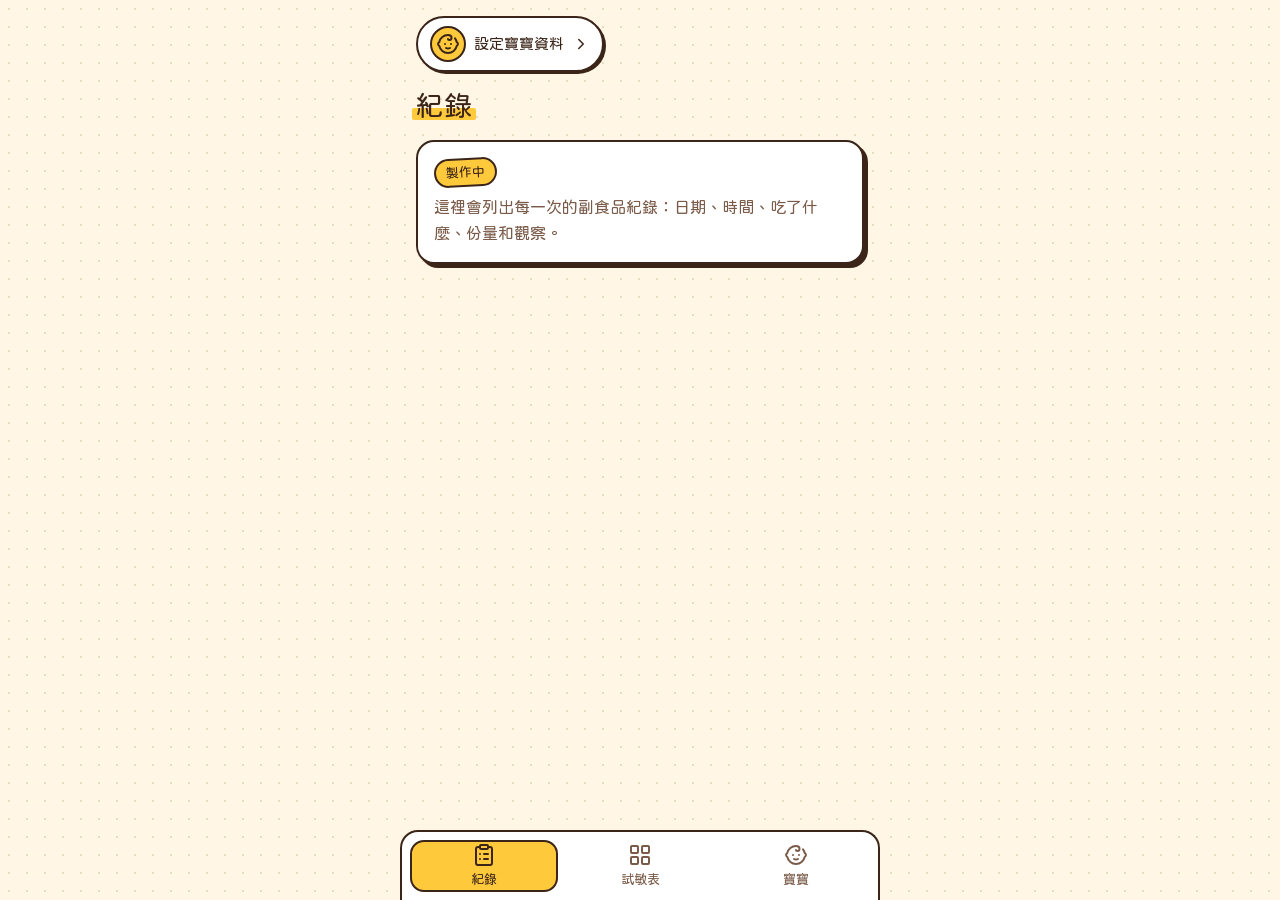
==== index.html @ f9c10563 "網站骨架：三個頁面、共用樣式、底部分頁列 - index / table / baby.html 三頁，頁首「設定寶寶資料」提示 - css/style.css：貼紙手帳風設計 token 與元件 -" ====
<!doctype html>
<html lang="zh-Hant-TW">
<head>
  <meta charset="utf-8">
  <meta name="viewport" content="width=device-width, initial-scale=1, viewport-fit=cover">
  <meta name="theme-color" content="#FFF6E5">
  <title>紀錄｜babyfoodie</title>
  <link rel="preconnect" href="https://fonts.googleapis.com">
  <link rel="preconnect" href="https://fonts.gstatic.com" crossorigin>
  <link rel="stylesheet" href="https://fonts.googleapis.com/css2?family=Huninn&display=swap">
  <link rel="stylesheet" href="css/style.css">
</head>
<body>
  <a class="skip-link" href="#main">跳到主要內容</a>
  <div class="app">
    <header class="baby-header">
      <a class="baby-setup" href="baby.html">
        <span class="baby-setup__avatar"><svg class="icon" aria-hidden="true"><use href="assets/icons.svg#baby"/></svg></span>
        <span class="baby-setup__text">設定寶寶資料</span>
        <svg class="icon icon--sm" aria-hidden="true"><use href="assets/icons.svg#chevron-right"/></svg>
      </a>
    </header>
    <main id="main" class="page" tabindex="-1">
      <h1 class="page-title">紀錄</h1>
      <section class="card placeholder">
        <span class="sticker">製作中</span>
        <p>這裡會列出每一次的副食品紀錄：日期、時間、吃了什麼、份量和觀察。</p>
      </section>
    </main>
  </div>
  <nav class="tabbar" aria-label="主要頁面">
    <a class="tabbar__tab" href="index.html" aria-current="page">
      <svg class="icon" aria-hidden="true"><use href="assets/icons.svg#list"/></svg>
      <span>紀錄</span>
    </a>
    <a class="tabbar__tab" href="table.html">
      <svg class="icon" aria-hidden="true"><use href="assets/icons.svg#grid"/></svg>
      <span>試敏表</span>
    </a>
    <a class="tabbar__tab" href="baby.html">
      <svg class="icon" aria-hidden="true"><use href="assets/icons.svg#baby"/></svg>
      <span>寶寶</span>
    </a>
  </nav>
</body>
</html>
---- css/style.css ----
/* ===== Tokens ===== */
:root {
  --color-paper: #FFF6E5;
  --color-card: #FFFFFF;
  --color-ink: #3B2418;
  --color-ink-soft: #7A5A48;
  --color-orange: #FF8A4C;
  --color-mustard: #FFC93C;
  --color-green: #8FD17F;
  --color-tomato: #FF6B61;
  --color-dot: #EADBC0;

  --font-body: "Huninn", "PingFang TC", "Noto Sans TC", "Microsoft JhengHei", sans-serif;

  --border-thin: 2px;
  --border-thick: 2.5px;

  --radius-sm: 12px;
  --radius-md: 14px;
  --radius-lg: 18px;
  --radius-pill: 999px;

  --shadow-sm: 2px 2px 0 var(--color-ink);
  --shadow-lg: 4px 4px 0 var(--color-ink);

  --space-1: 4px;
  --space-2: 8px;
  --space-3: 12px;
  --space-4: 16px;
  --space-5: 24px;
  --space-6: 32px;

  --motion-duration: .12s;
  --motion-easing: ease-out;

  --app-max-width: 480px;
  --tabbar-height: 68px;

  --z-tabbar: 10;
  --z-skip-link: 100;
}

/* ===== Base ===== */
*, *::before, *::after {
  box-sizing: border-box;
}

html {
  color-scheme: light;
  scroll-padding-bottom: calc(var(--tabbar-height) + env(safe-area-inset-bottom) + var(--space-4));
}

body {
  margin: 0;
  min-height: 100dvh;
  background-color: var(--color-paper);
  background-image: radial-gradient(var(--color-dot) 1.3px, transparent 1.3px);
  background-size: 18px 18px;
  color: var(--color-ink);
  font-family: var(--font-body);
  font-size: 16px;
  line-height: 1.6;
  -webkit-text-size-adjust: 100%;
}

h1, h2, h3 {
  font-weight: 400;
  text-wrap: balance;
}

a, button {
  touch-action: manipulation;
  -webkit-tap-highlight-color: transparent;
}

a:focus-visible, button:focus-visible {
  outline: 3px solid var(--color-ink);
  outline-offset: 2px;
}

/* ===== Skip link ===== */
.skip-link {
  position: fixed;
  top: var(--space-2);
  left: var(--space-2);
  z-index: var(--z-skip-link);
  display: flex;
  align-items: center;
  min-height: 44px;
  padding: var(--space-2) var(--space-4);
  border-radius: var(--radius-pill);
  background: var(--color-ink);
  color: var(--color-paper);
  text-decoration: none;
  opacity: 0;
  transform: translateY(-150%);
}

.skip-link:focus {
  opacity: 1;
  transform: translateY(0);
}

/* ===== App shell ===== */
.app {
  max-width: var(--app-max-width);
  margin-inline: auto;
  padding-top: calc(var(--space-4) + env(safe-area-inset-top));
  padding-left: calc(var(--space-4) + env(safe-area-inset-left));
  padding-right: calc(var(--space-4) + env(safe-area-inset-right));
  padding-bottom: calc(var(--tabbar-height) + env(safe-area-inset-bottom) + var(--space-4));
}

/* ===== Baby header ===== */
.baby-header {
  margin-bottom: var(--space-4);
}

.baby-setup {
  display: inline-flex;
  align-items: center;
  gap: var(--space-2);
  min-height: 44px;
  padding: var(--space-2) var(--space-3);
  border: var(--border-thick) solid var(--color-ink);
  border-radius: var(--radius-pill);
  background: var(--color-card);
  box-shadow: var(--shadow-sm);
  color: var(--color-ink);
  font-size: 15px;
  text-decoration: none;
}

a.baby-setup {
  transition: transform var(--motion-duration) var(--motion-easing);
}

.baby-setup__avatar {
  display: inline-flex;
  align-items: center;
  justify-content: center;
  flex-shrink: 0;
  width: 36px;
  height: 36px;
  border: var(--border-thin) solid var(--color-ink);
  border-radius: 50%;
  background: var(--color-mustard);
}

@media (hover: hover) {
  a.baby-setup:hover {
    transform: translate(-1px, -1px);
  }
}

a.baby-setup:active {
  transform: translate(2px, 2px);
  box-shadow: 0 0 0 var(--color-ink);
}

/* ===== Page title ===== */
.page-title {
  position: relative;
  z-index: 0;
  display: inline-block;
  margin: 0 0 var(--space-4);
  font-size: 28px;
  font-weight: 400;
  line-height: 1.3;
}

.page-title::after {
  content: "";
  position: absolute;
  z-index: -1;
  left: -4px;
  right: -4px;
  bottom: 4px;
  height: 12px;
  border-radius: 2px;
  background: var(--color-mustard);
}

/* ===== Card ===== */
.card {
  background: var(--color-card);
  border: var(--border-thick) solid var(--color-ink);
  border-radius: var(--radius-lg);
  box-shadow: var(--shadow-lg);
  padding: var(--space-4);
}

.placeholder p {
  margin: var(--space-2) 0 0;
  color: var(--color-ink-soft);
}

/* ===== Sticker ===== */
.sticker {
  display: inline-block;
  padding: 2px 10px;
  border: var(--border-thin) solid var(--color-ink);
  border-radius: var(--radius-pill);
  background: var(--color-mustard);
  color: var(--color-ink);
  font-size: 13px;
  transform: rotate(-3deg);
}

/* ===== Tab bar ===== */
.tabbar {
  position: fixed;
  left: 0;
  right: 0;
  bottom: 0;
  margin-inline: auto;
  width: 100%;
  max-width: var(--app-max-width);
  display: grid;
  grid-template-columns: repeat(3, 1fr);
  gap: var(--space-2);
  background: var(--color-card);
  border-top: var(--border-thick) solid var(--color-ink);
  padding: var(--space-2) var(--space-2) calc(var(--space-2) + env(safe-area-inset-bottom));
  z-index: var(--z-tabbar);
}

@media (min-width: 481px) {
  .tabbar {
    border-left: var(--border-thick) solid var(--color-ink);
    border-right: var(--border-thick) solid var(--color-ink);
    border-top-left-radius: var(--radius-lg);
    border-top-right-radius: var(--radius-lg);
  }
}

.tabbar__tab {
  display: flex;
  flex-direction: column;
  align-items: center;
  justify-content: center;
  gap: 2px;
  min-height: 52px;
  border: var(--border-thin) solid transparent;
  border-radius: var(--radius-md);
  color: var(--color-ink-soft);
  font-size: 13px;
  text-decoration: none;
  transition: transform var(--motion-duration) var(--motion-easing);
}

.tabbar__tab[aria-current="page"] {
  background: var(--color-mustard);
  border-color: var(--color-ink);
  color: var(--color-ink);
}

@media (hover: hover) {
  .tabbar__tab:not([aria-current="page"]):hover {
    background: var(--color-paper);
    color: var(--color-ink);
  }
}

.tabbar__tab:active {
  transform: scale(.96);
}

/* ===== Icons ===== */
.icon {
  width: 24px;
  height: 24px;
  fill: none;
  stroke: currentColor;
  stroke-width: 2;
  stroke-linecap: round;
  stroke-linejoin: round;
}

.icon--sm {
  width: 18px;
  height: 18px;
}

/* ===== Utilities ===== */
.sr-only {
  position: absolute;
  width: 1px;
  height: 1px;
  padding: 0;
  margin: -1px;
  overflow: hidden;
  clip: rect(0, 0, 0, 0);
  white-space: nowrap;
  border: 0;
}

/* ===== View transitions ===== */
@view-transition {
  navigation: auto;
}

.baby-header {
  view-transition-name: baby-header;
}

.tabbar {
  view-transition-name: tabbar;
}

/* ===== Reduced motion ===== */
@media (prefers-reduced-motion: reduce) {
  a.baby-setup,
  .tabbar__tab {
    transition: none !important;
  }

  @view-transition {
    navigation: none;
  }
}
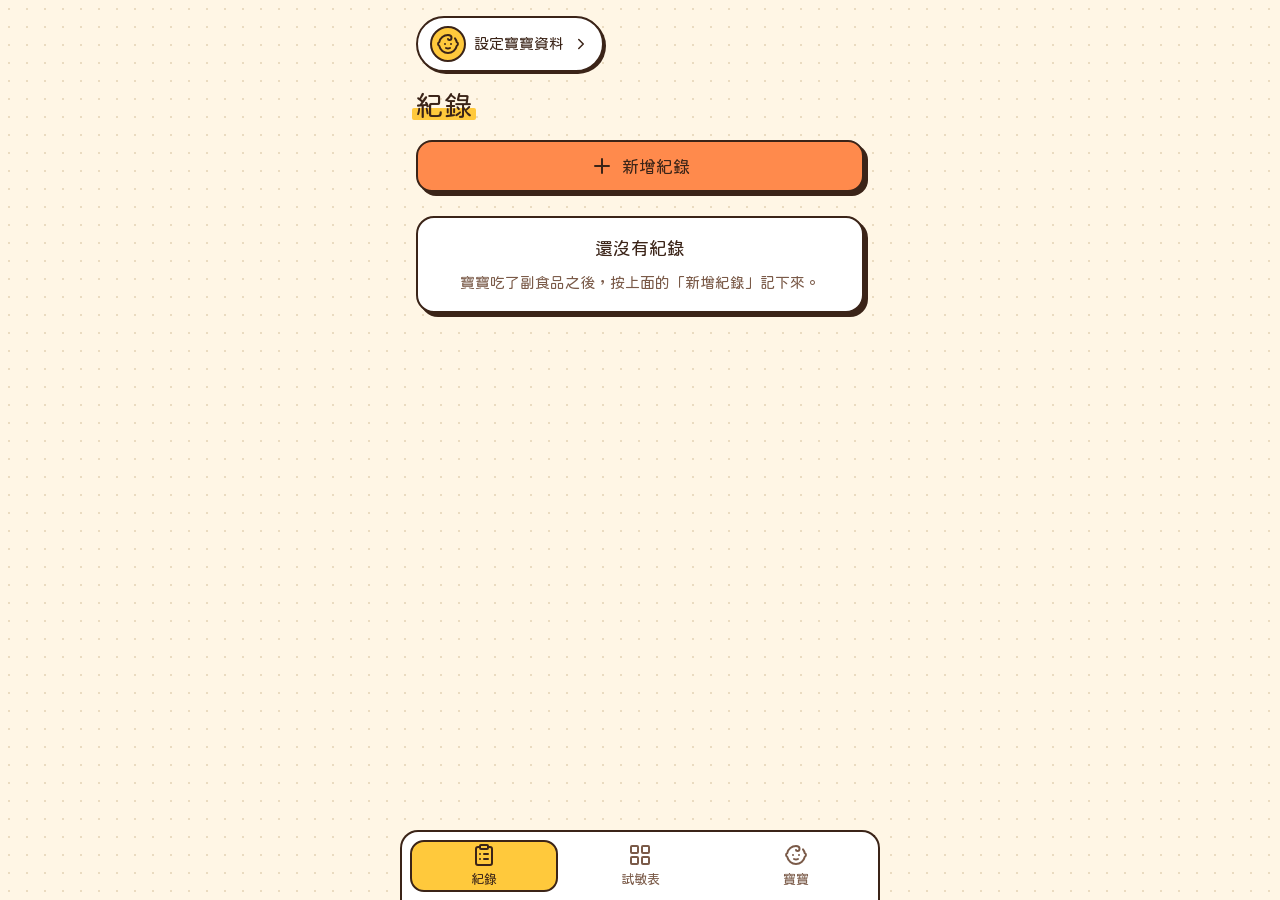
==== commit 3aac4454: "紀錄頁：依日期分組的列表、獨立填寫頁新增修改刪除 - record.html + js/record-form.js：常用食材＋搜尋挑食材（可新增自訂食材）、   驗證、有反應時詢問標記、刪除確認、未" ====
--- a/index.html
+++ b/index.html
@@ -9,6 +9,8 @@
   <link rel="preconnect" href="https://fonts.gstatic.com" crossorigin>
   <link rel="stylesheet" href="https://fonts.googleapis.com/css2?family=Huninn&display=swap">
   <link rel="stylesheet" href="css/style.css">
+  <script src="js/core.js"></script>
+  <script src="js/record-list.js"></script>
 </head>
 <body>
   <a class="skip-link" href="#main">跳到主要內容</a>
@@ -20,12 +22,13 @@
         <svg class="icon icon--sm" aria-hidden="true"><use href="assets/icons.svg#chevron-right"/></svg>
       </a>
     </header>
+    <script>babyfoodie.renderBabyHeader(document.querySelector('.baby-header'), { link: true });</script>
     <main id="main" class="page" tabindex="-1">
       <h1 class="page-title">紀錄</h1>
-      <section class="card placeholder">
-        <span class="sticker">製作中</span>
-        <p>這裡會列出每一次的副食品紀錄：日期、時間、吃了什麼、份量和觀察。</p>
-      </section>
+      <a class="button button--primary" href="record.html"><svg class="icon" aria-hidden="true"><use href="assets/icons.svg#plus"/></svg>新增紀錄</a>
+      <p class="toast" id="flash" role="status" aria-live="polite"></p>
+      <div class="record-list" id="record-list"></div>
+      <script>babyfoodie.renderRecordList(document.getElementById('record-list'));</script>
     </main>
   </div>
   <nav class="tabbar" aria-label="主要頁面">
--- a/css/style.css
+++ b/css/style.css
@@ -8,6 +8,7 @@
   --color-mustard: #FFC93C;
   --color-green: #8FD17F;
   --color-tomato: #FF6B61;
+  --color-peach: #FFD9B8;
   --color-dot: #EADBC0;
 
   --font-body: "Huninn", "PingFang TC", "Noto Sans TC", "Microsoft JhengHei", sans-serif;
@@ -76,6 +77,10 @@
 a:focus-visible, button:focus-visible {
   outline: 3px solid var(--color-ink);
   outline-offset: 2px;
+}
+
+[hidden] {
+  display: none !important;
 }
 
 /* ===== Skip link ===== */
@@ -155,6 +160,71 @@
 
 a.baby-setup:active {
   transform: translate(2px, 2px);
+  box-shadow: 0 0 0 var(--color-ink);
+}
+
+/* ===== Baby card ===== */
+.baby-card {
+  display: flex;
+  align-items: center;
+  gap: var(--space-3);
+  min-height: 44px;
+  color: var(--color-ink);
+  text-decoration: none;
+}
+
+a.baby-card {
+  transition: transform var(--motion-duration) var(--motion-easing);
+}
+
+.baby-card__avatar {
+  display: inline-flex;
+  align-items: center;
+  justify-content: center;
+  flex-shrink: 0;
+  width: 54px;
+  height: 54px;
+  border: var(--border-thick) solid var(--color-ink);
+  border-radius: 50%;
+  background: var(--color-mustard);
+  box-shadow: var(--shadow-sm);
+}
+
+.baby-card__body {
+  display: flex;
+  flex-direction: column;
+  align-items: flex-start;
+  min-width: 0;
+}
+
+.baby-card__name {
+  font-size: 23px;
+  overflow-wrap: anywhere;
+}
+
+.baby-card__age {
+  margin-top: 2px;
+  padding: 2px 10px;
+  border: var(--border-thin) solid var(--color-ink);
+  border-radius: var(--radius-pill);
+  background: var(--color-mustard);
+  color: var(--color-ink);
+  font-size: 13px;
+  font-variant-numeric: tabular-nums;
+  transform: rotate(-3deg);
+}
+
+@media (hover: hover) {
+  a.baby-card:hover {
+    transform: translate(-1px, -1px);
+  }
+}
+
+a.baby-card:active {
+  transform: translate(2px, 2px);
+}
+
+a.baby-card:active .baby-card__avatar {
   box-shadow: 0 0 0 var(--color-ink);
 }
 
@@ -182,7 +252,8 @@
 }
 
 /* ===== Card ===== */
-.card {
+.card,
+.record-card {
   background: var(--color-card);
   border: var(--border-thick) solid var(--color-ink);
   border-radius: var(--radius-lg);
@@ -193,6 +264,112 @@
 .placeholder p {
   margin: var(--space-2) 0 0;
   color: var(--color-ink-soft);
+}
+
+/* ===== Form ===== */
+.form {
+  display: flex;
+  flex-direction: column;
+  gap: var(--space-4);
+}
+
+.field {
+  display: flex;
+  flex-direction: column;
+  gap: var(--space-2);
+}
+
+.field__label {
+  font-size: 15px;
+  color: var(--color-ink);
+}
+
+.field__input {
+  min-height: 48px;
+  width: 100%;
+  padding: 0 var(--space-3);
+  border: var(--border-thin) solid var(--color-ink);
+  border-radius: var(--radius-sm);
+  background: var(--color-card);
+  color: var(--color-ink);
+  font-family: inherit;
+  font-size: 16px;
+}
+
+.field__input::placeholder {
+  color: var(--color-ink-soft);
+}
+
+.field__input:focus-visible {
+  outline: 3px solid var(--color-ink);
+  outline-offset: 2px;
+}
+
+.field__input[type="date"] {
+  -webkit-appearance: none;
+  appearance: none;
+  display: flex;
+  align-items: center;
+  min-height: 48px;
+}
+
+.field__input::-webkit-date-and-time-value {
+  text-align: left;
+}
+
+.field__input[aria-invalid="true"] {
+  border-width: var(--border-thick);
+  border-color: var(--color-tomato);
+}
+
+.field__error {
+  margin: 0;
+  padding: var(--space-1) var(--space-3);
+  border-left: var(--border-thick) solid var(--color-tomato);
+  color: var(--color-ink);
+  font-size: 14px;
+}
+
+.form__status {
+  margin: 0;
+  min-height: 24px;
+  color: var(--color-ink);
+  font-size: 15px;
+}
+
+/* ===== Button ===== */
+.button {
+  display: inline-flex;
+  align-items: center;
+  justify-content: center;
+  gap: var(--space-2);
+  width: 100%;
+  min-height: 52px;
+  border: 0;
+  font-family: inherit;
+  font-size: 17px;
+  text-decoration: none;
+  cursor: pointer;
+  transition: transform var(--motion-duration) var(--motion-easing);
+}
+
+.button--primary {
+  border: var(--border-thick) solid var(--color-ink);
+  border-radius: 16px;
+  background: var(--color-orange);
+  box-shadow: var(--shadow-lg);
+  color: var(--color-ink);
+}
+
+@media (hover: hover) {
+  .button--primary:hover {
+    transform: translate(-1px, -1px);
+  }
+}
+
+.button--primary:active {
+  transform: translate(3px, 3px);
+  box-shadow: 1px 1px 0 var(--color-ink);
 }
 
 /* ===== Sticker ===== */
@@ -282,6 +459,11 @@
   height: 18px;
 }
 
+.icon--xs {
+  width: 14px;
+  height: 14px;
+}
+
 /* ===== Utilities ===== */
 .sr-only {
   position: absolute;
@@ -308,11 +490,865 @@
   view-transition-name: tabbar;
 }
 
+/* ===== Legend ===== */
+.legend {
+  display: flex;
+  flex-wrap: wrap;
+  gap: var(--space-2) var(--space-4);
+  margin: 0 0 var(--space-4);
+  padding: 0;
+  list-style: none;
+  font-size: 14px;
+}
+
+.legend__item {
+  display: inline-flex;
+  align-items: center;
+  gap: var(--space-2);
+}
+
+.status-swatch {
+  display: inline-flex;
+  align-items: center;
+  justify-content: center;
+  flex-shrink: 0;
+  width: 20px;
+  height: 20px;
+  border: var(--border-thin) solid var(--color-ink);
+  border-radius: 6px;
+  color: var(--color-ink);
+}
+
+.status-swatch--untried {
+  background: var(--color-card);
+}
+
+.status-swatch--tried {
+  background: var(--color-green);
+}
+
+.status-swatch--reaction {
+  background: var(--color-tomato);
+}
+
+/* ===== Table error ===== */
+.table-error {
+  margin: 0 0 var(--space-4);
+  padding: var(--space-1) var(--space-3);
+  border-left: var(--border-thick) solid var(--color-tomato);
+  color: var(--color-ink);
+  font-size: 14px;
+}
+
+/* ===== Month jump ===== */
+.month-jump {
+  position: sticky;
+  top: 0;
+  margin: 0 0 var(--space-4);
+  padding-top: env(safe-area-inset-top);
+  background: var(--color-paper);
+  border-bottom: var(--border-thin) solid var(--color-ink);
+}
+
+.month-jump__list {
+  display: flex;
+  gap: var(--space-2);
+  margin: 0;
+  padding: var(--space-2);
+  list-style: none;
+  overflow-x: auto;
+}
+
+.month-jump__link {
+  display: inline-flex;
+  align-items: center;
+  justify-content: center;
+  min-height: 44px;
+  padding: var(--space-2) var(--space-3);
+  border: var(--border-thin) solid var(--color-ink);
+  border-radius: var(--radius-pill);
+  background: var(--color-card);
+  box-shadow: var(--shadow-sm);
+  color: var(--color-ink);
+  font-size: 14px;
+  text-decoration: none;
+  white-space: nowrap;
+  transition: transform var(--motion-duration) var(--motion-easing);
+}
+
+.month-jump__link--current {
+  background: var(--color-mustard);
+}
+
+@media (hover: hover) {
+  .month-jump__link:hover {
+    transform: translate(-1px, -1px);
+  }
+}
+
+.month-jump__link:active {
+  transform: translate(2px, 2px);
+  box-shadow: 0 0 0 var(--color-ink);
+}
+
+html {
+  scroll-behavior: smooth;
+}
+
+html:has(.month-jump) {
+  scroll-padding-top: calc(env(safe-area-inset-top) + 64px);
+}
+
+/* ===== Food table ===== */
+.food-table {
+  display: flex;
+  flex-direction: column;
+  gap: var(--space-6);
+}
+
+.month__title {
+  margin: 0 0 var(--space-3);
+  font-size: 21px;
+}
+
+.month--current {
+  padding: var(--space-4);
+  border: var(--border-thick) solid var(--color-ink);
+  border-radius: var(--radius-lg);
+  background: var(--color-mustard);
+  box-shadow: var(--shadow-lg);
+}
+
+.month--current .sticker {
+  background: var(--color-card);
+}
+
+.month__empty {
+  margin: 0;
+  color: var(--color-ink-soft);
+  font-size: 15px;
+}
+
+.food-grid {
+  display: flex;
+  flex-wrap: wrap;
+  gap: var(--space-2);
+  margin: 0;
+  padding: 0;
+  list-style: none;
+}
+
+/* ===== Food chip ===== */
+.food-chip,
+.pick-chip {
+  display: inline-flex;
+  align-items: center;
+  gap: 6px;
+  max-width: 100%;
+  min-height: 44px;
+  padding: 4px var(--space-3) 4px 7px;
+  border: var(--border-thin) solid var(--color-ink);
+  border-radius: var(--radius-sm);
+  background: var(--color-card);
+  box-shadow: var(--shadow-sm);
+  color: var(--color-ink);
+  font-family: inherit;
+  font-size: 15px;
+  cursor: pointer;
+  transition: transform var(--motion-duration) var(--motion-easing);
+}
+
+@media (hover: hover) {
+  .food-chip:hover,
+  .pick-chip:hover {
+    transform: translate(-1px, -1px);
+  }
+}
+
+.food-chip:active,
+.pick-chip:active {
+  transform: translate(2px, 2px);
+  box-shadow: 0 0 0 var(--color-ink);
+}
+
+.food-chip[data-status="tried"] {
+  background: var(--color-green);
+}
+
+.food-chip[data-status="reaction"] {
+  background: var(--color-tomato);
+}
+
+.food-chip__no,
+.pick-chip__no,
+.food-option__no {
+  display: inline-grid;
+  place-items: center;
+  flex-shrink: 0;
+  min-width: 22px;
+  height: 22px;
+  padding: 0 4px;
+  border: 1.5px solid var(--color-ink);
+  border-radius: var(--radius-pill);
+  background: var(--color-card);
+  color: var(--color-ink);
+  font-size: 12px;
+  font-variant-numeric: tabular-nums;
+}
+
+.food-chip__name,
+.pick-chip__name {
+  overflow-wrap: anywhere;
+}
+
+.food-chip__icon,
+.pick-chip__icon {
+  flex-shrink: 0;
+}
+
+/* ===== Status sheet ===== */
+.sheet {
+  position: fixed;
+  inset: auto 0 0;
+  width: min(100%, 480px);
+  max-width: min(100%, 480px);
+  max-height: 85dvh;
+  margin: auto auto 0;
+  padding: 0;
+  border: var(--border-thick) solid var(--color-ink);
+  border-bottom-width: 0;
+  border-top-left-radius: var(--radius-lg);
+  border-top-right-radius: var(--radius-lg);
+  background: var(--color-card);
+  color: var(--color-ink);
+  overflow: auto;
+  overscroll-behavior: contain;
+}
+
+.sheet::backdrop {
+  background: rgba(59, 36, 24, .45);
+  background: color-mix(in srgb, var(--color-ink) 45%, transparent);
+}
+
+@keyframes sheet-slide-up {
+  from {
+    transform: translateY(100%);
+  }
+
+  to {
+    transform: translateY(0);
+  }
+}
+
+.sheet[open] {
+  animation: sheet-slide-up .2s var(--motion-easing);
+}
+
+html:has(dialog[open]) {
+  overflow: hidden;
+}
+
+.sheet__form {
+  display: flex;
+  flex-direction: column;
+  gap: var(--space-4);
+  padding: var(--space-4) var(--space-4) calc(var(--space-4) + env(safe-area-inset-bottom));
+}
+
+.sheet__head {
+  display: flex;
+  align-items: center;
+  justify-content: space-between;
+  gap: var(--space-3);
+}
+
+.sheet__title {
+  margin: 0;
+  font-size: 20px;
+  overflow-wrap: anywhere;
+}
+
+.sheet__close {
+  display: inline-flex;
+  align-items: center;
+  justify-content: center;
+  flex-shrink: 0;
+  width: 44px;
+  height: 44px;
+  border: var(--border-thin) solid var(--color-ink);
+  border-radius: 50%;
+  background: var(--color-card);
+  box-shadow: var(--shadow-sm);
+  color: var(--color-ink);
+  cursor: pointer;
+  transition: transform var(--motion-duration) var(--motion-easing);
+}
+
+@media (hover: hover) {
+  .sheet__close:hover {
+    transform: translate(-1px, -1px);
+  }
+}
+
+.sheet__close:active {
+  transform: translate(2px, 2px);
+  box-shadow: 0 0 0 var(--color-ink);
+}
+
+.status-options {
+  display: flex;
+  flex-direction: column;
+  gap: var(--space-2);
+}
+
+.status-option {
+  display: flex;
+  align-items: center;
+  gap: var(--space-3);
+  width: 100%;
+  min-height: 52px;
+  padding: var(--space-2) var(--space-3);
+  border: var(--border-thin) solid var(--color-ink);
+  border-radius: var(--radius-md);
+  background: var(--color-card);
+  box-shadow: var(--shadow-sm);
+  color: var(--color-ink);
+  font-family: inherit;
+  font-size: 16px;
+  cursor: pointer;
+  transition: transform var(--motion-duration) var(--motion-easing);
+}
+
+@media (hover: hover) {
+  .status-option:hover {
+    transform: translate(-1px, -1px);
+  }
+}
+
+.status-option:active {
+  transform: translate(2px, 2px);
+  box-shadow: 0 0 0 var(--color-ink);
+}
+
+.status-option[aria-pressed="true"] {
+  border-width: var(--border-thick);
+  background: var(--color-mustard);
+}
+
+/* ===== Toast ===== */
+.toast {
+  display: block;
+  margin: var(--space-4) 0;
+  padding: var(--space-3) var(--space-4);
+  border: var(--border-thin) solid var(--color-ink);
+  border-radius: var(--radius-md);
+  background: var(--color-green);
+  box-shadow: var(--shadow-sm);
+  color: var(--color-ink);
+  font-size: 15px;
+}
+
+.toast:empty {
+  margin: 0;
+  padding: 0;
+  border: 0;
+  box-shadow: none;
+}
+
+/* ===== Record list ===== */
+.record-list {
+  display: flex;
+  flex-direction: column;
+  gap: var(--space-6);
+  margin-top: var(--space-5);
+}
+
+.day__title {
+  margin: 0 0 var(--space-3);
+  font-size: 20px;
+}
+
+.day__date {
+  margin-left: var(--space-2);
+  color: var(--color-ink-soft);
+  font-size: 15px;
+}
+
+.record-cards {
+  display: flex;
+  flex-direction: column;
+  gap: var(--space-3);
+  margin: 0;
+  padding: 0;
+  list-style: none;
+}
+
+/* ===== Record card ===== */
+.record-card {
+  display: flex;
+  flex-direction: column;
+  gap: var(--space-2);
+  color: var(--color-ink);
+  text-decoration: none;
+  transition: transform var(--motion-duration) var(--motion-easing);
+}
+
+@media (hover: hover) {
+  .record-card:hover {
+    transform: translate(-1px, -1px);
+  }
+}
+
+.record-card:active {
+  transform: translate(2px, 2px);
+  box-shadow: 0 0 0 var(--color-ink);
+}
+
+.record-card__time {
+  display: inline-flex;
+  align-items: center;
+  gap: 6px;
+  color: var(--color-ink-soft);
+  font-size: 14px;
+  font-variant-numeric: tabular-nums;
+}
+
+.record-card__foods {
+  display: flex;
+  flex-wrap: wrap;
+  gap: var(--space-2);
+}
+
+.food-tag,
+.picked-food {
+  display: inline-flex;
+  align-items: center;
+  gap: 6px;
+  max-width: 100%;
+  padding: 4px 12px;
+  border: var(--border-thin) solid var(--color-ink);
+  border-radius: var(--radius-pill);
+  background: var(--color-peach);
+  color: var(--color-ink);
+  font-size: 15px;
+  overflow-wrap: anywhere;
+}
+
+.food-tag__first {
+  display: inline-block;
+  margin-left: 4px;
+  padding: 1px 7px;
+  border: 1.5px solid var(--color-ink);
+  border-radius: var(--radius-pill);
+  background: var(--color-mustard);
+  color: var(--color-ink);
+  font-size: 12px;
+  transform: rotate(4deg);
+}
+
+.record-card__row {
+  display: flex;
+  flex-wrap: wrap;
+  align-items: center;
+  gap: var(--space-2);
+  font-size: 14px;
+}
+
+.record-card__label {
+  flex: none;
+  width: 2.6em;
+  color: var(--color-ink-soft);
+}
+
+.reaction-tag {
+  display: inline-flex;
+  align-items: center;
+  padding: 2px 10px;
+  border: var(--border-thin) solid var(--color-ink);
+  border-radius: var(--radius-pill);
+  background: var(--color-tomato);
+  color: var(--color-ink);
+  font-size: 13px;
+}
+
+.record-card__note {
+  display: -webkit-box;
+  -webkit-line-clamp: 3;
+  -webkit-box-orient: vertical;
+  overflow: hidden;
+  overflow-wrap: anywhere;
+}
+
+.record-card__note .record-card__label {
+  display: inline;
+  width: auto;
+  margin-right: var(--space-2);
+}
+
+/* ===== Empty state ===== */
+.empty-state {
+  text-align: center;
+}
+
+.empty-state__title {
+  margin: 0 0 var(--space-2);
+  font-size: 18px;
+}
+
+.empty-state__text {
+  margin: 0;
+  color: var(--color-ink-soft);
+  font-size: 15px;
+}
+
+/* ===== Back link ===== */
+.back-link {
+  display: flex;
+  width: fit-content;
+  align-items: center;
+  gap: var(--space-2);
+  min-height: 44px;
+  margin-bottom: var(--space-2);
+  color: var(--color-ink);
+  font-size: 15px;
+  text-decoration: none;
+  transition: transform var(--motion-duration) var(--motion-easing);
+}
+
+@media (hover: hover) {
+  .back-link:hover {
+    text-decoration: underline;
+  }
+}
+
+.back-link:active {
+  transform: translateX(-2px);
+}
+
+/* ===== Field row ===== */
+.field-row {
+  display: grid;
+  grid-template-columns: 1fr 1fr;
+  gap: var(--space-4);
+}
+
+.field-row > .field {
+  min-width: 0;
+}
+
+@media (max-width: 340px) {
+  .field-row {
+    grid-template-columns: 1fr;
+  }
+}
+
+/* ===== Fieldset ===== */
+.fieldset {
+  min-width: 0;
+  border: 0;
+  margin: 0;
+  padding: 0;
+}
+
+.fieldset legend {
+  width: 100%;
+  margin: 0;
+  padding: 0;
+}
+
+/* ===== Picked foods ===== */
+.picked-foods {
+  display: flex;
+  flex-wrap: wrap;
+  gap: var(--space-2);
+  margin: 0;
+  padding: 0;
+  list-style: none;
+}
+
+.picked-foods:empty {
+  display: none;
+}
+
+.picked-food {
+  min-height: 44px;
+  min-width: 0;
+  padding-right: 4px;
+}
+
+.picked-food__name {
+  min-width: 0;
+}
+
+.picked-food__remove {
+  display: inline-flex;
+  align-items: center;
+  justify-content: center;
+  flex-shrink: 0;
+  width: 44px;
+  height: 44px;
+  margin-right: -8px;
+  border: 0;
+  border-radius: 50%;
+  background: transparent;
+  color: var(--color-ink);
+  cursor: pointer;
+  transition: transform var(--motion-duration) var(--motion-easing);
+}
+
+@media (hover: hover) {
+  .picked-food__remove:hover {
+    background: rgba(59, 36, 24, .12);
+    background: color-mix(in srgb, var(--color-ink) 12%, transparent);
+  }
+}
+
+.picked-food__remove:active {
+  transform: scale(.9);
+}
+
+/* ===== Food search ===== */
+.food-search {
+  position: relative;
+}
+
+.food-search__results {
+  position: absolute;
+  top: calc(100% + var(--space-1));
+  left: 0;
+  right: 0;
+  z-index: 5;
+  max-height: 50vh;
+  margin: 0;
+  padding: var(--space-1);
+  overflow-y: auto;
+  overscroll-behavior: contain;
+  list-style: none;
+  border: var(--border-thick) solid var(--color-ink);
+  border-radius: var(--radius-lg);
+  background: var(--color-card);
+  box-shadow: var(--shadow-lg);
+}
+
+.food-option {
+  display: flex;
+  align-items: center;
+  gap: var(--space-2);
+  min-height: 44px;
+  padding: var(--space-2) var(--space-3);
+  border-radius: var(--radius-sm);
+  color: var(--color-ink);
+  font-size: 15px;
+  overflow-wrap: anywhere;
+  cursor: pointer;
+  touch-action: manipulation;
+  -webkit-tap-highlight-color: transparent;
+}
+
+.food-option[aria-selected="true"] {
+  background: var(--color-mustard);
+  box-shadow: inset 0 0 0 var(--border-thin) var(--color-ink);
+}
+
+.food-option__name {
+  flex: 1;
+  min-width: 0;
+  overflow-wrap: anywhere;
+}
+
+.food-option__icon {
+  flex-shrink: 0;
+}
+
+.food-option--add {
+  border-top: var(--border-thin) dashed var(--color-ink);
+  border-radius: 0;
+}
+
+/* ===== Quick picks ===== */
+.quick-picks {
+  display: flex;
+  flex-direction: column;
+  gap: var(--space-3);
+}
+
+.quick-picks__title {
+  margin: 0;
+  font-size: 14px;
+  color: var(--color-ink-soft);
+}
+
+.quick-picks__list {
+  display: flex;
+  flex-wrap: wrap;
+  gap: var(--space-2);
+}
+
+.pick-chip[aria-pressed="true"] {
+  border-width: var(--border-thick);
+  background: var(--color-mustard);
+}
+
+/* ===== Amount ===== */
+.amount {
+  display: flex;
+  gap: var(--space-2);
+}
+
+.amount .field__input {
+  flex: 1;
+  min-width: 0;
+}
+
+.amount .amount__unit {
+  flex: 0 0 96px;
+  width: 96px;
+  padding-right: 28px;
+  appearance: none;
+  -webkit-appearance: none;
+  background-color: var(--color-card);
+  background-image: url("data:image/svg+xml,%3Csvg xmlns='http://www.w3.org/2000/svg' viewBox='0 0 24 24' fill='none' stroke='%233B2418' stroke-width='2' stroke-linecap='round' stroke-linejoin='round'%3E%3Cpath d='m6 9 6 6 6-6'/%3E%3C/svg%3E");
+  background-repeat: no-repeat;
+  background-position: right 8px center;
+  background-size: 16px;
+  color: var(--color-ink);
+}
+
+/* ===== Check chips ===== */
+.check-chips {
+  display: flex;
+  flex-wrap: wrap;
+  gap: var(--space-2);
+}
+
+.check-chip {
+  position: relative;
+  display: inline-flex;
+  align-items: center;
+  min-height: 44px;
+  padding: 4px var(--space-3);
+  border: var(--border-thin) solid var(--color-ink);
+  border-radius: var(--radius-sm);
+  background: var(--color-card);
+  color: var(--color-ink);
+  font-size: 15px;
+  cursor: pointer;
+  touch-action: manipulation;
+  -webkit-tap-highlight-color: transparent;
+  transition: transform var(--motion-duration) var(--motion-easing);
+}
+
+.check-chip input {
+  position: absolute;
+  width: 1px;
+  height: 1px;
+  padding: 0;
+  margin: -1px;
+  overflow: hidden;
+  clip: rect(0, 0, 0, 0);
+  white-space: nowrap;
+  border: 0;
+}
+
+@media (hover: hover) {
+  .check-chip:hover {
+    transform: translate(-1px, -1px);
+  }
+}
+
+.check-chip:active {
+  transform: translate(2px, 2px);
+}
+
+.check-chip:has(input:checked) {
+  border-width: var(--border-thick);
+  background: var(--color-tomato);
+}
+
+.check-chip:has(input:focus-visible) {
+  outline: 3px solid var(--color-ink);
+  outline-offset: 2px;
+}
+
+/* ===== Field textarea ===== */
+.field__input--textarea {
+  min-height: 96px;
+  padding: 12px;
+  line-height: 1.6;
+  resize: vertical;
+}
+
+/* ===== Button variants ===== */
+.button--secondary {
+  border: var(--border-thick) solid var(--color-ink);
+  border-radius: 16px;
+  background: var(--color-card);
+  box-shadow: var(--shadow-lg);
+  color: var(--color-ink);
+}
+
+.button--danger {
+  border: var(--border-thick) solid var(--color-ink);
+  border-radius: 16px;
+  background: var(--color-tomato);
+  box-shadow: var(--shadow-lg);
+  color: var(--color-ink);
+}
+
+@media (hover: hover) {
+  .button--secondary:hover,
+  .button--danger:hover {
+    transform: translate(-1px, -1px);
+  }
+}
+
+.button--secondary:active,
+.button--danger:active {
+  transform: translate(3px, 3px);
+  box-shadow: 1px 1px 0 var(--color-ink);
+}
+
+.record-delete {
+  margin-top: var(--space-6);
+}
+
+/* ===== Sheet content ===== */
+.sheet__text {
+  margin: 0;
+  color: var(--color-ink);
+  font-size: 15px;
+}
+
+.sheet__actions {
+  display: flex;
+  flex-direction: column;
+  gap: var(--space-2);
+}
+
 /* ===== Reduced motion ===== */
 @media (prefers-reduced-motion: reduce) {
   a.baby-setup,
-  .tabbar__tab {
+  a.baby-card,
+  .button,
+  .tabbar__tab,
+  .month-jump__link,
+  .food-chip,
+  .pick-chip,
+  .sheet__close,
+  .status-option,
+  .record-card,
+  .back-link,
+  .picked-food__remove,
+  .check-chip {
     transition: none !important;
+  }
+
+  html {
+    scroll-behavior: auto;
+  }
+
+  .sheet[open] {
+    animation: none !important;
   }
 
   @view-transition {
